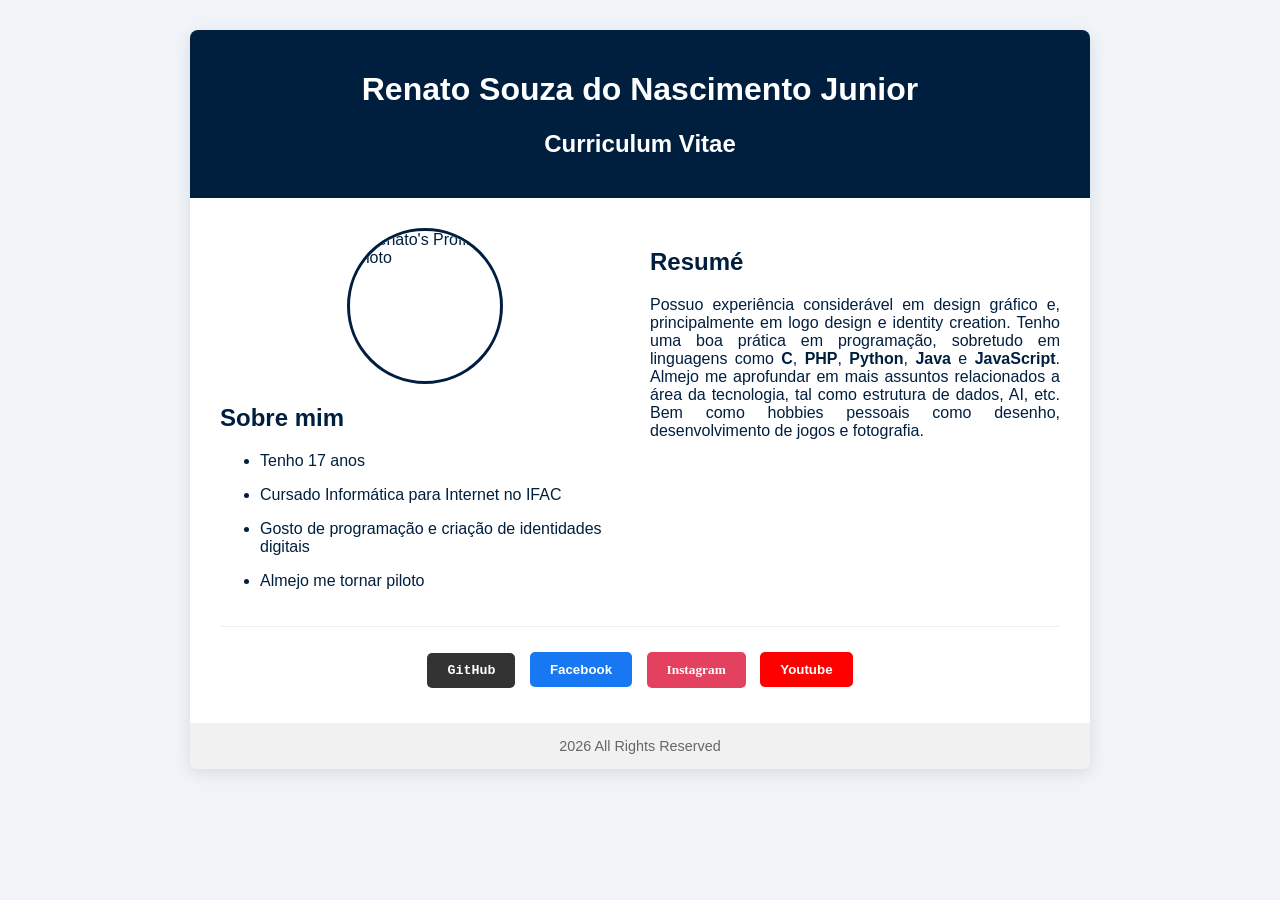
==== index.html @ e97b3af0 "Resumé added" ====
<!DOCTYPE html>
<html lang="en">

<head>
    <meta charset="UTF-8">
    <meta name="viewport" content="width=device-width, initial-scale=1.0">
    <title>Aula Teste</title>
    <link rel="stylesheet" href="style.css">
    <script src="script.js" defer></script>
</head>
<!--Cores do site predominantemente azul marinho, branco e suas tonalidade derivadas-->

<body>
    <div id="content">
        <div class="header">
            <h1>Renato Souza do Nascimento Junior</h1>
            <h2>Curriculum Vitae</h2>
        </div>
        <div class="body">
            <div class="container">
                <!--Lado Esquerdo-->
                <img src="https://avatars.githubusercontent.com/u/207139446?v=4" alt="Renato's Profile Photo"
                    class="profile-img">
                <h2>Sobre mim</h2>
                <ul>
                    <li>
                        <p>Tenho 17 anos</p>
                    </li>
                    <li>
                        <p>Cursado Informática para Internet no IFAC</p>
                    </li>
                    <li>
                        <p>Gosto de programação e criação de identidades digitais</p>
                    </li>
                    <li>
                        <p>Almejo me tornar piloto</p>
                    </li>
                </ul>
            </div>
            <div class="container">
                <!--Lado Direito-->
                <h2>Resumé</h2>
                <p id="description">
                    Possuo experiência considerável em design gráfico e,
                    principalmente em logo design e identity creation.
                    Tenho uma boa prática em programação, sobretudo em
                    linguagens como <b>C</b>, <b>PHP</b>, <b>Python</b>, <b>Java</b> e <b>JavaScript</b>.
                    Almejo me aprofundar em mais assuntos relacionados
                    a área da tecnologia, tal como estrutura de dados,
                    AI, etc. Bem como hobbies pessoais como desenho,
                    desenvolvimento de jogos e fotografia.
                </p>
            </div>
            <div class="container">
                <!--Abaixo dos dois containers acima-->
                <button id="GitHub">GitHub</button>
                <button id="Facebook">Facebook</button>
                <button id="Instagram">Instagram</button>
                <button id="Youtube">Youtube</button>

                <!--Um botao ao lado do outro, cada um com a cor da respectiva plataforma e a fonte (de texto) principal delas-->
            </div>
        </div>
        <div class="footer">
            2026 All Rights Reserved
        </div>
    </div>
</body>

</html>
---- style.css ----
/* General Setup */
body {
    font-family: 'Segoe UI', Tahoma, Geneva, Verdana, sans-serif;
    background-color: #f0f4f8; /* Light blue-grey background */
    color: #001f3f; /* Navy Blue text */
    margin: 0;
    display: flex;
    justify-content: center;
}

#content {
    background-color: white;
    width: 80%;
    max-width: 900px;
    margin-top: 30px;
    box-shadow: 0 4px 15px rgba(0,0,0,0.1);
    border-radius: 8px;
    overflow: hidden;
}

#description {
    text-align: justify;
}

/* Header & Footer */
.header {
    background-color: #001f3f; /* Deep Navy */
    color: white;
    padding: 20px;
    text-align: center;
}

.footer {
    background-color: #f1f1f1;
    text-align: center;
    padding: 15px;
    font-size: 0.9rem;
    color: #666;
}

/* Layout Grid */
.body {
    display: grid;
    grid-template-columns: 1fr 1fr; /* Side by side */
    gap: 20px;
    padding: 30px;
}

.container:last-child {
    grid-column: span 2; /* Buttons take full width below */
    text-align: center;
    border-top: 1px solid #eee;
    padding-top: 20px;
}

/* Profile Image Styling */
.profile-img {
    width: 150px;           /* Standard size */
    height: 150px;
    object-fit: cover;      /* Prevents stretching */
    border-radius: 50%;     /* Makes it circular */
    border: 3px solid #001f3f; /* Navy border to match your theme */
    display: block;         /* Allows margin: auto to work */
    margin: 0 auto 20px;    /* Centers it and adds space below */
}

/* Ensure the left container aligns text nicely under the image */
.container {
    text-align: left; 
}

/* Button Styling */
button {
    padding: 10px 20px;
    margin: 5px;
    border: none;
    border-radius: 5px;
    color: white;
    cursor: pointer;
    font-weight: bold;
    transition: opacity 0.3s;
}

button:hover { opacity: 0.8; }

button:active {
    transform: scale(0.95); /* Shrinks slightly when pressed */
    filter: brightness(1.2); /* Brightens up */
}

#GitHub { background-color: #333; font-family: 'Courier New', monospace; }
#Facebook { background-color: #1877F2; font-family: Helvetica, Arial, sans-serif; }
#Instagram { background-color: #E4405F; font-family: 'Comic Sans MS', cursive; } /* IG vibes */
#Youtube { background-color: #FF0000; font-family: 'Roboto', sans-serif; }
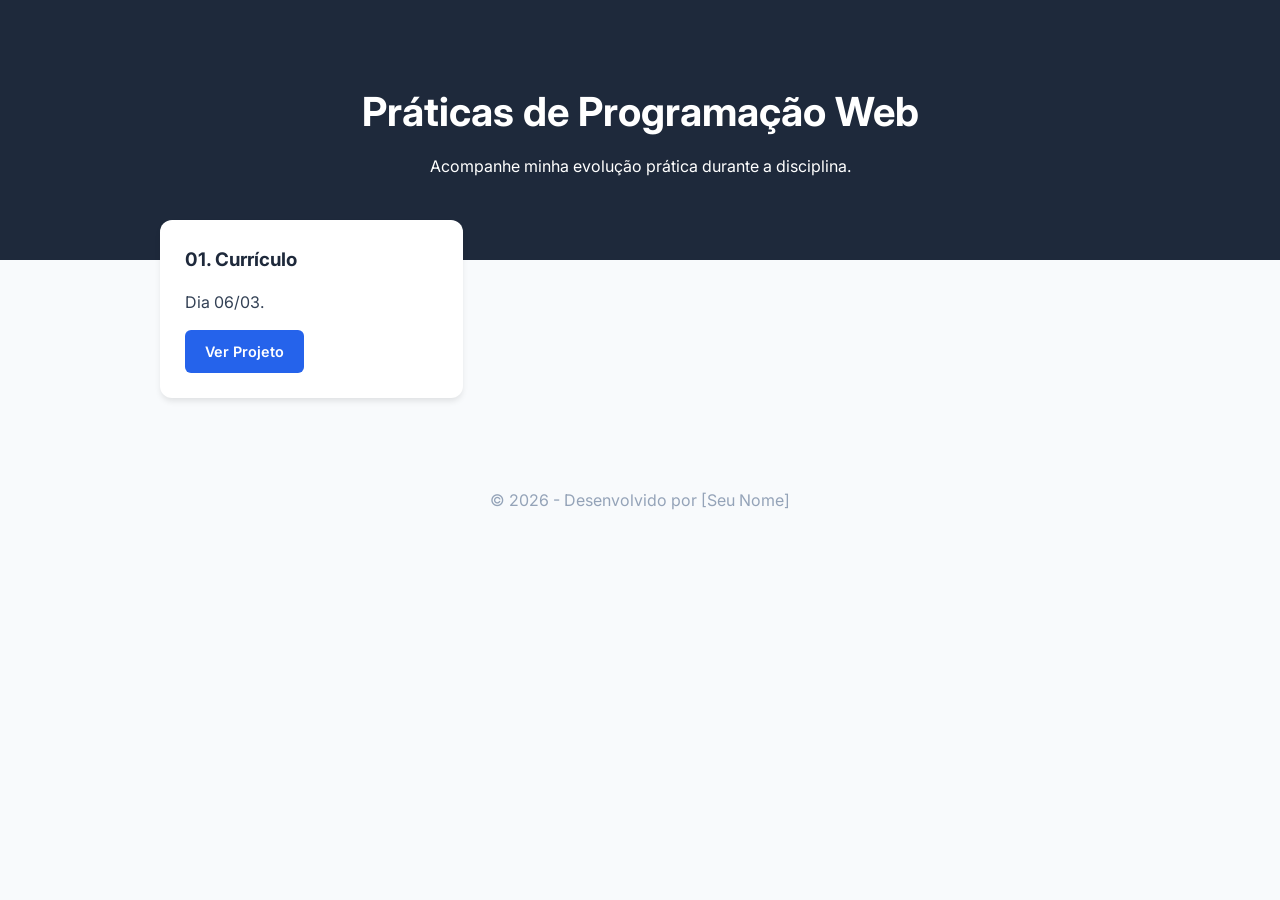
==== commit 3e924cfd: "General Landing Page Implementation" ====
--- a/index.html
+++ b/index.html
@@ -1,70 +1,38 @@
 <!DOCTYPE html>
-<html lang="en">
-
+<html lang="pt-br">
 <head>
     <meta charset="UTF-8">
     <meta name="viewport" content="width=device-width, initial-scale=1.0">
-    <title>Aula Teste</title>
+    <title>Meu Diário de Programação Web</title>
     <link rel="stylesheet" href="style.css">
-    <script src="script.js" defer></script>
+    <link href="https://fonts.googleapis.com/css2?family=Inter:wght@400;600;800&display=swap" rel="stylesheet">
 </head>
-<!--Cores do site predominantemente azul marinho, branco e suas tonalidade derivadas-->
+<body>
 
-<body>
-    <div id="content">
-        <div class="header">
-            <h1>Renato Souza do Nascimento Junior</h1>
-            <h2>Curriculum Vitae</h2>
+    <header>
+        <div class="container">
+            <h1>Práticas de Programação Web</h1>
+            <p>Acompanhe minha evolução prática durante a disciplina.</p>
         </div>
-        <div class="body">
-            <div class="container">
-                <!--Lado Esquerdo-->
-                <img src="https://avatars.githubusercontent.com/u/207139446?v=4" alt="Renato's Profile Photo"
-                    class="profile-img">
-                <h2>Sobre mim</h2>
-                <ul>
-                    <li>
-                        <p>Tenho 17 anos</p>
-                    </li>
-                    <li>
-                        <p>Cursado Informática para Internet no IFAC</p>
-                    </li>
-                    <li>
-                        <p>Gosto de programação e criação de identidades digitais</p>
-                    </li>
-                    <li>
-                        <p>Almejo me tornar piloto</p>
-                    </li>
-                </ul>
-            </div>
-            <div class="container">
-                <!--Lado Direito-->
-                <h2>Resumé</h2>
-                <p id="description">
-                    Possuo experiência considerável em design gráfico e,
-                    principalmente em logo design e identity creation.
-                    Tenho uma boa prática em programação, sobretudo em
-                    linguagens como <b>C</b>, <b>PHP</b>, <b>Python</b>, <b>Java</b> e <b>JavaScript</b>.
-                    Almejo me aprofundar em mais assuntos relacionados
-                    a área da tecnologia, tal como estrutura de dados,
-                    AI, etc. Bem como hobbies pessoais como desenho,
-                    desenvolvimento de jogos e fotografia.
-                </p>
-            </div>
-            <div class="container">
-                <!--Abaixo dos dois containers acima-->
-                <button id="GitHub">GitHub</button>
-                <button id="Facebook">Facebook</button>
-                <button id="Instagram">Instagram</button>
-                <button id="Youtube">Youtube</button>
+    </header>
 
-                <!--Um botao ao lado do outro, cada um com a cor da respectiva plataforma e a fonte (de texto) principal delas-->
-            </div>
-        </div>
-        <div class="footer">
-            2026 All Rights Reserved
-        </div>
-    </div>
+    <main class="container">
+        <section id="projects-grid" class="grid">
+            
+            <article class="card">
+                <div class="card-content">
+                    <h3>01. Currículo</h3>
+                    <p>Dia 06/03.</p>
+                    <a href="./Currículo/index.html" class="btn">Ver Projeto</a>
+                </div>
+            </article>
+
+            </section>
+    </main>
+
+    <footer>
+        <p>&copy; 2026 - Desenvolvido por [Seu Nome]</p>
+    </footer>
+
 </body>
-
 </html>
--- a/style.css
+++ b/style.css
@@ -1,94 +1,84 @@
-/* General Setup */
-body {
-    font-family: 'Segoe UI', Tahoma, Geneva, Verdana, sans-serif;
-    background-color: #f0f4f8; /* Light blue-grey background */
-    color: #001f3f; /* Navy Blue text */
-    margin: 0;
-    display: flex;
-    justify-content: center;
+:root {
+    --primary: #2563eb;
+    --dark: #1e293b;
+    --light: #f8fafc;
+    --text: #334155;
 }
 
-#content {
-    background-color: white;
-    width: 80%;
-    max-width: 900px;
-    margin-top: 30px;
-    box-shadow: 0 4px 15px rgba(0,0,0,0.1);
-    border-radius: 8px;
+* {
+    margin: 0;
+    padding: 0;
+    box-sizing: border-box;
+}
+
+body {
+    font-family: 'Inter', sans-serif;
+    background-color: var(--light);
+    color: var(--text);
+    line-height: 1.6;
+}
+
+.container {
+    max-width: 1000px;
+    margin: 0 auto;
+    padding: 0 20px;
+}
+
+header {
+    background-color: var(--dark);
+    color: white;
+    padding: 80px 0;
+    text-align: center;
+}
+
+header h1 {
+    font-size: 2.5rem;
+    margin-bottom: 10px;
+}
+
+.grid {
+    display: grid;
+    grid-template-columns: repeat(auto-fill, minmax(280px, 1fr));
+    gap: 25px;
+    margin-top: -40px; /* Efeito de sobreposição */
+    padding-bottom: 50px;
+}
+
+.card {
+    background: white;
+    border-radius: 12px;
+    box-shadow: 0 4px 6px -1px rgba(0,0,0,0.1);
+    transition: transform 0.3s ease;
     overflow: hidden;
 }
 
-#description {
-    text-align: justify;
+.card:hover {
+    transform: translateY(-5px);
 }
 
-/* Header & Footer */
-.header {
-    background-color: #001f3f; /* Deep Navy */
-    color: white;
-    padding: 20px;
-    text-align: center;
+.card-content {
+    padding: 25px;
 }
 
-.footer {
-    background-color: #f1f1f1;
-    text-align: center;
-    padding: 15px;
-    font-size: 0.9rem;
-    color: #666;
+.card-content h3 {
+    margin-bottom: 15px;
+    color: var(--dark);
 }
 
-/* Layout Grid */
-.body {
-    display: grid;
-    grid-template-columns: 1fr 1fr; /* Side by side */
-    gap: 20px;
-    padding: 30px;
+.btn {
+    display: inline-block;
+    margin-top: 15px;
+    padding: 10px 20px;
+    background-color: var(--primary);
+    color: white;
+    text-decoration: none;
+    border-radius: 6px;
+    font-weight: 600;
+    font-size: 0.9rem;
 }
 
-.container:last-child {
-    grid-column: span 2; /* Buttons take full width below */
+footer {
     text-align: center;
-    border-top: 1px solid #eee;
-    padding-top: 20px;
-}
-
-/* Profile Image Styling */
-.profile-img {
-    width: 150px;           /* Standard size */
-    height: 150px;
-    object-fit: cover;      /* Prevents stretching */
-    border-radius: 50%;     /* Makes it circular */
-    border: 3px solid #001f3f; /* Navy border to match your theme */
-    display: block;         /* Allows margin: auto to work */
-    margin: 0 auto 20px;    /* Centers it and adds space below */
-}
-
-/* Ensure the left container aligns text nicely under the image */
-.container {
-    text-align: left; 
-}
-
-/* Button Styling */
-button {
-    padding: 10px 20px;
-    margin: 5px;
-    border: none;
-    border-radius: 5px;
-    color: white;
-    cursor: pointer;
-    font-weight: bold;
-    transition: opacity 0.3s;
-}
-
-button:hover { opacity: 0.8; }
-
-button:active {
-    transform: scale(0.95); /* Shrinks slightly when pressed */
-    filter: brightness(1.2); /* Brightens up */
-}
-
-#GitHub { background-color: #333; font-family: 'Courier New', monospace; }
-#Facebook { background-color: #1877F2; font-family: Helvetica, Arial, sans-serif; }
-#Instagram { background-color: #E4405F; font-family: 'Comic Sans MS', cursive; } /* IG vibes */
-#Youtube { background-color: #FF0000; font-family: 'Roboto', sans-serif; }+    padding: 40px;
+    color: #94a3b8;
+}
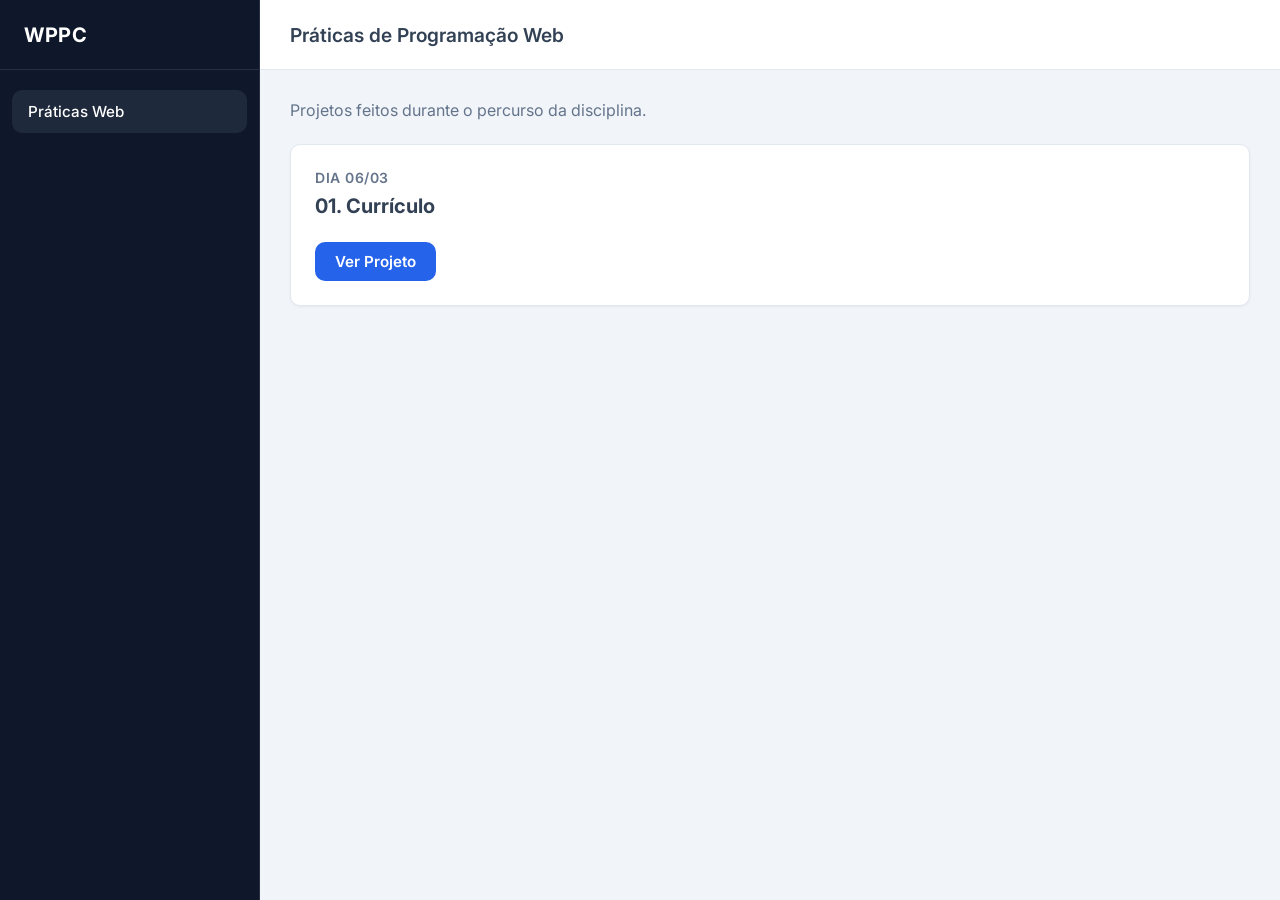
==== commit b78a5ac0: "Changes: Minor stylization changes" ====
--- a/index.html
+++ b/index.html
@@ -3,36 +3,47 @@
 <head>
     <meta charset="UTF-8">
     <meta name="viewport" content="width=device-width, initial-scale=1.0">
-    <title>Meu Diário de Programação Web</title>
+    <title>Landing Page</title>
     <link rel="stylesheet" href="style.css">
-    <link href="https://fonts.googleapis.com/css2?family=Inter:wght@400;600;800&display=swap" rel="stylesheet">
+    <link href="https://fonts.googleapis.com/css2?family=Inter:wght@400;500;600;700&display=swap" rel="stylesheet">
 </head>
 <body>
 
-    <header>
-        <div class="container">
-            <h1>Práticas de Programação Web</h1>
-            <p>Acompanhe minha evolução prática durante a disciplina.</p>
+    <aside class="sidebar">
+        <div class="sidebar-header">
+            WPPC
         </div>
-    </header>
+        <nav class="sidebar-nav">
+            <a href="#" class="nav-item active">Práticas Web</a>
+        </nav>
+    </aside>
 
-    <main class="container">
-        <section id="projects-grid" class="grid">
-            
-            <article class="card">
-                <div class="card-content">
-                    <h3>01. Currículo</h3>
-                    <p>Dia 06/03.</p>
-                    <a href="./Currículo/index.html" class="btn">Ver Projeto</a>
-                </div>
-            </article>
+    <main class="main-content">
+        
+        <header class="topbar">
+            <div class="topbar-title">Práticas de Programação Web</div>
+        </header>
+
+        <div class="dashboard-container">
+            <p style="margin-bottom: 24px; color: var(--text-muted);">
+                Projetos feitos durante o percurso da disciplina.
+            </p>
+
+            <section id="projects-grid" class="dashboard-grid">
+                
+                <article class="card">
+                    <h3 class="card-title">Dia 06/03</h3>
+                    <div class="card-value" style="font-size: 1.25rem;">01. Currículo</div>
+                    
+                    <div style="margin-top: auto; padding-top: 16px;">
+                        <a href="./Resume/index.html" class="btn">Ver Projeto</a>
+                    </div>
+                </article>
 
             </section>
+        </div>
+
     </main>
-
-    <footer>
-        <p>&copy; 2026 - Desenvolvido por [Seu Nome]</p>
-    </footer>
 
 </body>
 </html>
--- a/style.css
+++ b/style.css
@@ -1,10 +1,25 @@
+/* =========================================
+   VARIÁVEIS DE DASHBOARD
+   ========================================= */
 :root {
     --primary: #2563eb;
-    --dark: #1e293b;
-    --light: #f8fafc;
-    --text: #334155;
-}
-
+    --primary-hover: #1d4ed8;
+    --sidebar-bg: #0f172a;       /* Fundo da barra lateral */
+    --sidebar-hover: #1e293b;    /* Hover nos links da barra lateral */
+    --bg-main: #f1f5f9;          /* Fundo da área de conteúdo (cinza bem clarinho) */
+    --card-bg: #ffffff;
+    --text-main: #334155;
+    --text-muted: #64748b;
+    --border-color: #e2e8f0;
+    
+    --sidebar-width: 260px;
+    --radius-md: 10px;
+    --transition: 0.2s ease-in-out;
+}
+
+/* =========================================
+   RESET & TIPOGRAFIA
+   ========================================= */
 * {
     margin: 0;
     padding: 0;
@@ -12,73 +27,178 @@
 }
 
 body {
-    font-family: 'Inter', sans-serif;
-    background-color: var(--light);
-    color: var(--text);
-    line-height: 1.6;
-}
-
-.container {
-    max-width: 1000px;
-    margin: 0 auto;
-    padding: 0 20px;
-}
-
-header {
-    background-color: var(--dark);
+    font-family: 'Inter', system-ui, -apple-system, sans-serif;
+    color: var(--text-main);
+    background-color: var(--bg-main);
+    -webkit-font-smoothing: antialiased;
+    
+    /* Layout principal do Dashboard: Sidebar + Conteúdo */
+    display: grid;
+    grid-template-columns: var(--sidebar-width) 1fr;
+    height: 100vh;
+    overflow: hidden; /* Trava a rolagem da página inteira */
+}
+
+/* =========================================
+   BARRA LATERAL (SIDEBAR)
+   ========================================= */
+.sidebar {
+    background-color: var(--sidebar-bg);
     color: white;
-    padding: 80px 0;
-    text-align: center;
-}
-
-header h1 {
-    font-size: 2.5rem;
-    margin-bottom: 10px;
-}
-
-.grid {
+    display: flex;
+    flex-direction: column;
+    border-right: 1px solid rgba(255,255,255,0.1);
+}
+
+.sidebar-header {
+    height: 70px;
+    display: flex;
+    align-items: center;
+    padding: 0 24px;
+    border-bottom: 1px solid rgba(255,255,255,0.1);
+    font-size: 1.25rem;
+    font-weight: 700;
+    letter-spacing: 0.5px;
+}
+
+.sidebar-nav {
+    padding: 20px 12px;
+    display: flex;
+    flex-direction: column;
+    gap: 8px;
+}
+
+.nav-item {
+    padding: 12px 16px;
+    color: #cbd5e1;
+    text-decoration: none;
+    border-radius: var(--radius-md);
+    font-size: 0.95rem;
+    font-weight: 500;
+    transition: background-color var(--transition), color var(--transition);
+}
+
+.nav-item:hover, .nav-item.active {
+    background-color: var(--sidebar-hover);
+    color: white;
+}
+
+/* =========================================
+   ÁREA PRINCIPAL (MAIN CONTENT)
+   ========================================= */
+.main-content {
+    display: flex;
+    flex-direction: column;
+    height: 100vh;
+    overflow-y: auto; /* A rolagem acontece SÓ aqui dentro agora */
+}
+
+/* Barra superior utilitária */
+.topbar {
+    height: 70px;
+    min-height: 70px;
+    background-color: var(--card-bg);
+    border-bottom: 1px solid var(--border-color);
+    display: flex;
+    align-items: center;
+    justify-content: space-between;
+    padding: 0 30px;
+    position: sticky;
+    top: 0;
+    z-index: 10;
+}
+
+.topbar-title {
+    font-size: 1.2rem;
+    font-weight: 600;
+}
+
+/* Container que segura os cards */
+.dashboard-container {
+    padding: 30px;
+    flex: 1;
+}
+
+/* Grid para os cards de métricas (KPIS) */
+.dashboard-grid {
     display: grid;
-    grid-template-columns: repeat(auto-fill, minmax(280px, 1fr));
-    gap: 25px;
-    margin-top: -40px; /* Efeito de sobreposição */
-    padding-bottom: 50px;
-}
-
+    grid-template-columns: repeat(auto-fit, minmax(250px, 1fr));
+    gap: 24px;
+    margin-bottom: 30px;
+}
+
+/* =========================================
+   CARDS DO DASHBOARD
+   ========================================= */
 .card {
-    background: white;
-    border-radius: 12px;
-    box-shadow: 0 4px 6px -1px rgba(0,0,0,0.1);
-    transition: transform 0.3s ease;
-    overflow: hidden;
+    background: var(--card-bg);
+    border-radius: var(--radius-md);
+    border: 1px solid var(--border-color);
+    box-shadow: 0 1px 3px rgba(0, 0, 0, 0.05); /* Sombra bem sutil, padrão de sistemas web */
+    padding: 24px;
+    display: flex;
+    flex-direction: column;
+    transition: box-shadow var(--transition);
 }
 
 .card:hover {
-    transform: translateY(-5px);
-}
-
-.card-content {
-    padding: 25px;
-}
-
-.card-content h3 {
-    margin-bottom: 15px;
-    color: var(--dark);
-}
-
+    box-shadow: 0 4px 6px -1px rgba(0, 0, 0, 0.1), 0 2px 4px -1px rgba(0, 0, 0, 0.06);
+}
+
+/* Estilo para focar nos números */
+.card-title {
+    font-size: 0.875rem;
+    color: var(--text-muted);
+    text-transform: uppercase;
+    letter-spacing: 0.5px;
+    font-weight: 600;
+    margin-bottom: 8px;
+}
+
+.card-value {
+    font-size: 2rem;
+    font-weight: 700;
+    color: var(--text-main);
+    margin-bottom: 8px;
+}
+
+/* Area para tabelas ou gráficos maiores */
+.card-large {
+    grid-column: 1 / -1; /* Ocupa a linha inteira do grid */
+    min-height: 300px;
+}
+
+/* =========================================
+   BOTÕES & INTERAÇÕES
+   ========================================= */
 .btn {
-    display: inline-block;
-    margin-top: 15px;
+    display: inline-flex;
+    align-items: center;
+    justify-content: center;
     padding: 10px 20px;
     background-color: var(--primary);
     color: white;
     text-decoration: none;
-    border-radius: 6px;
+    border-radius: var(--radius-md);
     font-weight: 600;
-    font-size: 0.9rem;
-}
-
-footer {
-    text-align: center;
-    padding: 40px;
-    color: #94a3b8;
+    font-size: 0.95rem;
+    transition: background-color var(--transition), transform 0.1s ease;
+    border: none;
+    cursor: pointer;
+}
+
+/* Quando passa o mouse por cima */
+.btn:hover {
+    background-color: var(--primary-hover);
+}
+
+/* Quando clica de fato (O efeito de afundar) */
+.btn:active {
+    transform: scale(0.98); 
+}
+
+/* Acessibilidade para navegação por teclado */
+.btn:focus-visible {
+    outline: 2px solid var(--primary);
+    outline-offset: 4px;
 }
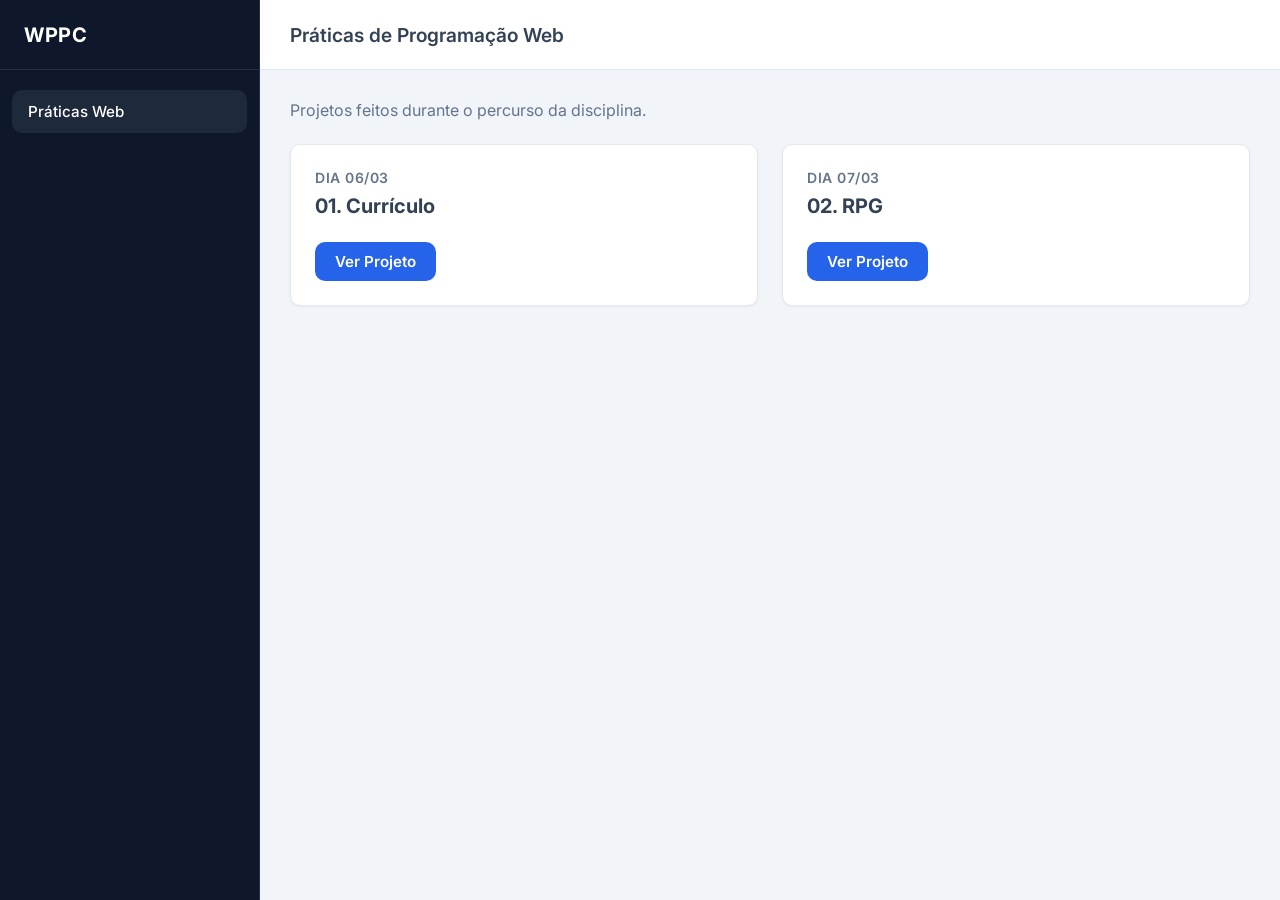
==== commit 709851e1: "Changes: linked latest project to the dashboard" ====
--- a/index.html
+++ b/index.html
@@ -40,6 +40,15 @@
                     </div>
                 </article>
 
+                <article class="card">
+                    <h3 class="card-title">Dia 07/03</h3>
+                    <div class="card-value" style="font-size: 1.25rem;">02. RPG</div>
+                    
+                    <div style="margin-top: auto; padding-top: 16px;">
+                        <a href="./RPG/index.html" class="btn">Ver Projeto</a>
+                    </div>
+                </article>
+
             </section>
         </div>
 
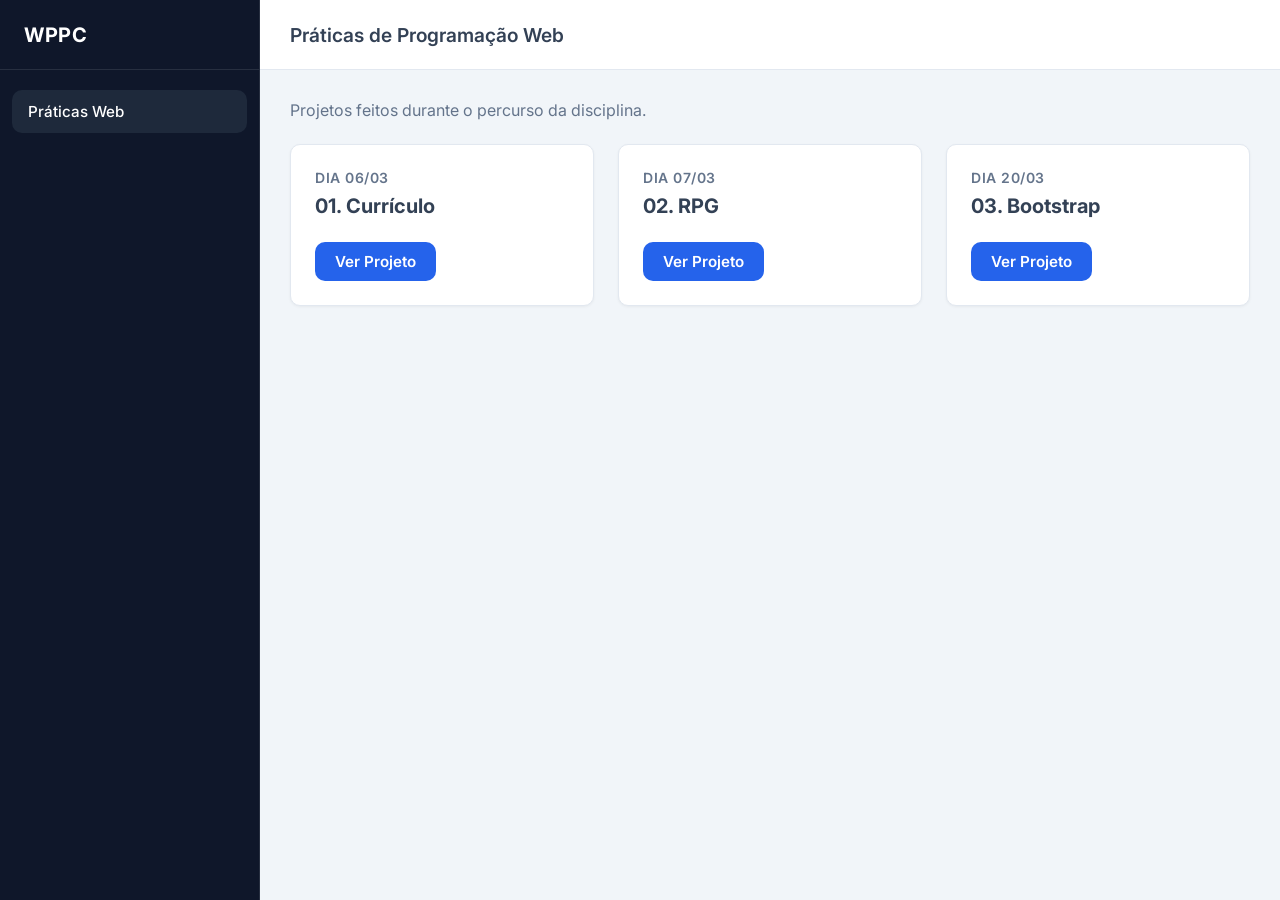
==== commit 1aaf7498: "Changes: Linked the latest project to the dashboard" ====
--- a/index.html
+++ b/index.html
@@ -4,6 +4,7 @@
     <meta charset="UTF-8">
     <meta name="viewport" content="width=device-width, initial-scale=1.0">
     <title>Landing Page</title>
+    <link rel="icon" href="https://cdn-icons-png.flaticon.com/512/5537/5537993.png" type="image/x-icon">
     <link rel="stylesheet" href="style.css">
     <link href="https://fonts.googleapis.com/css2?family=Inter:wght@400;500;600;700&display=swap" rel="stylesheet">
 </head>
@@ -49,6 +50,15 @@
                     </div>
                 </article>
 
+                <article class="card">
+                    <h3 class="card-title">Dia 20/03</h3>
+                    <div class="card-value" style="font-size: 1.25rem;">03. Bootstrap</div>
+                    
+                    <div style="margin-top: auto; padding-top: 16px;">
+                        <a href="./BootstrapSample/index.html" class="btn">Ver Projeto</a>
+                    </div>
+                </article>
+
             </section>
         </div>
 
